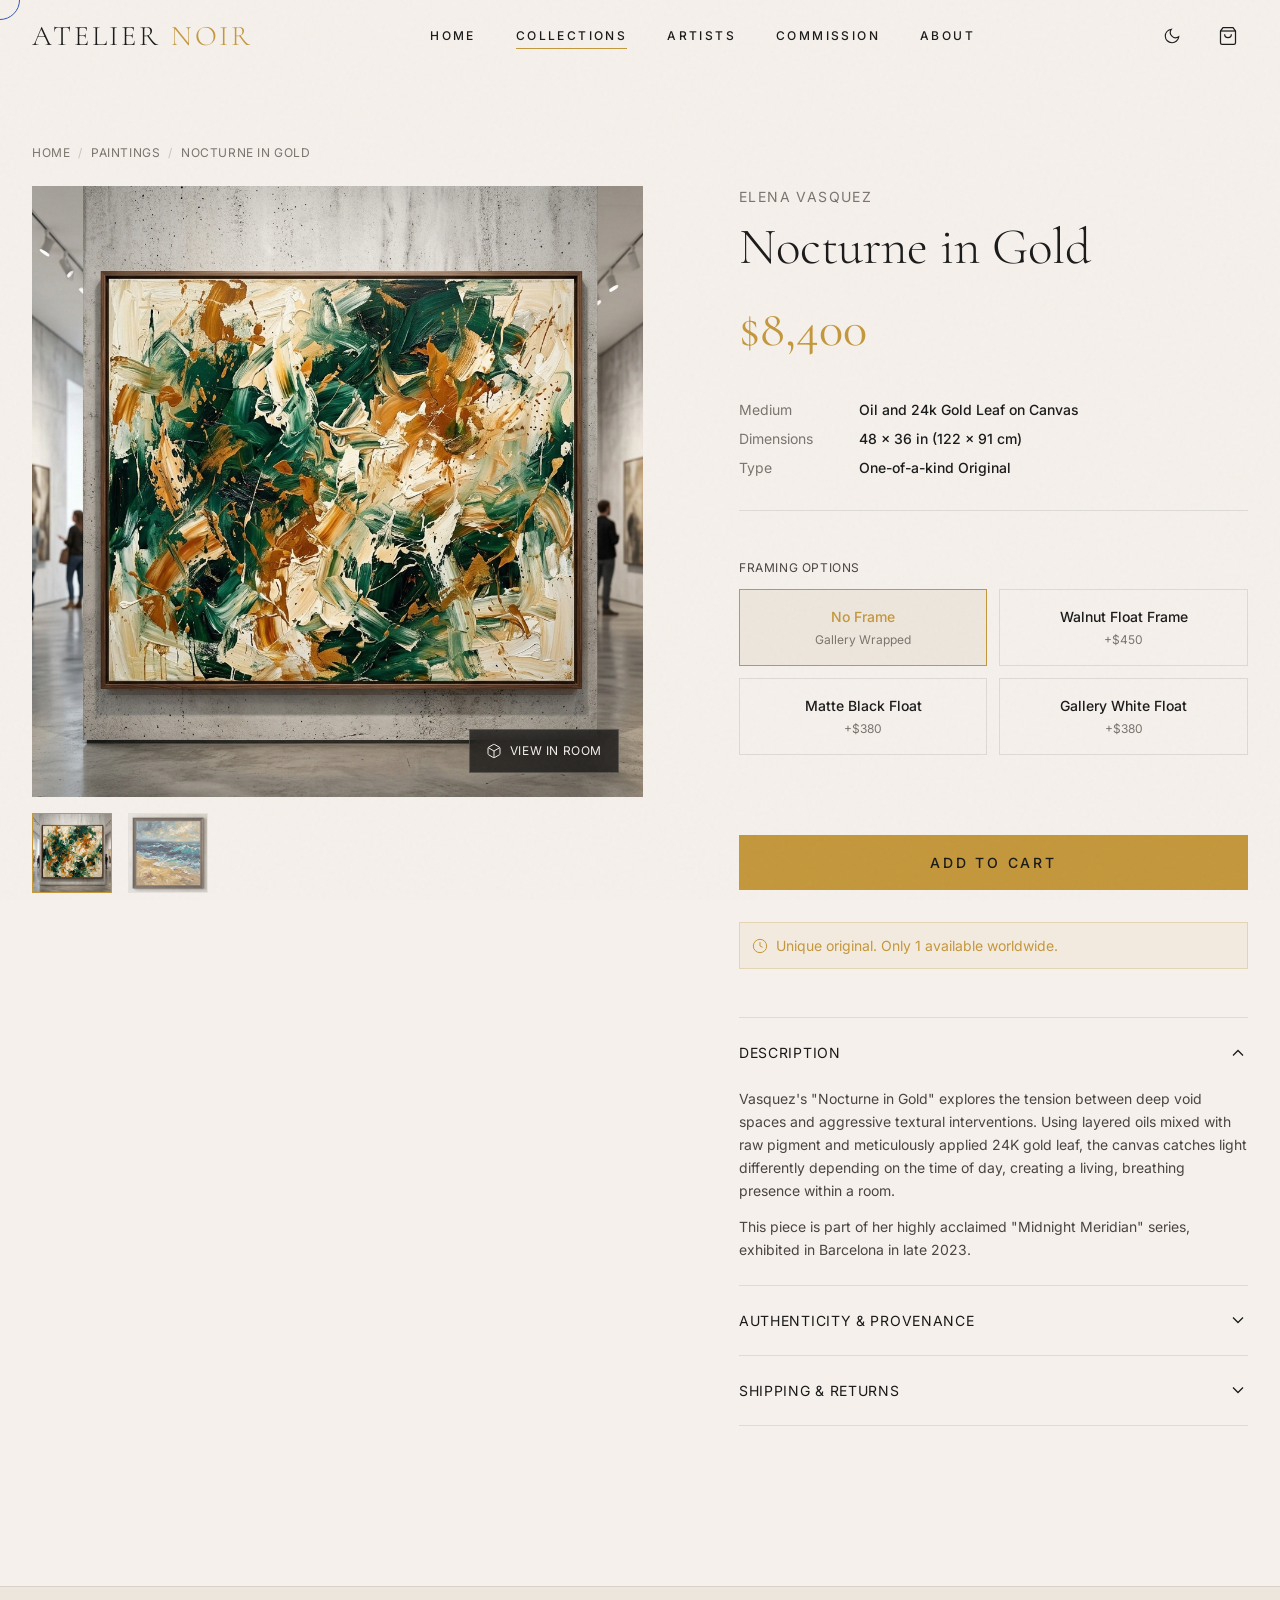
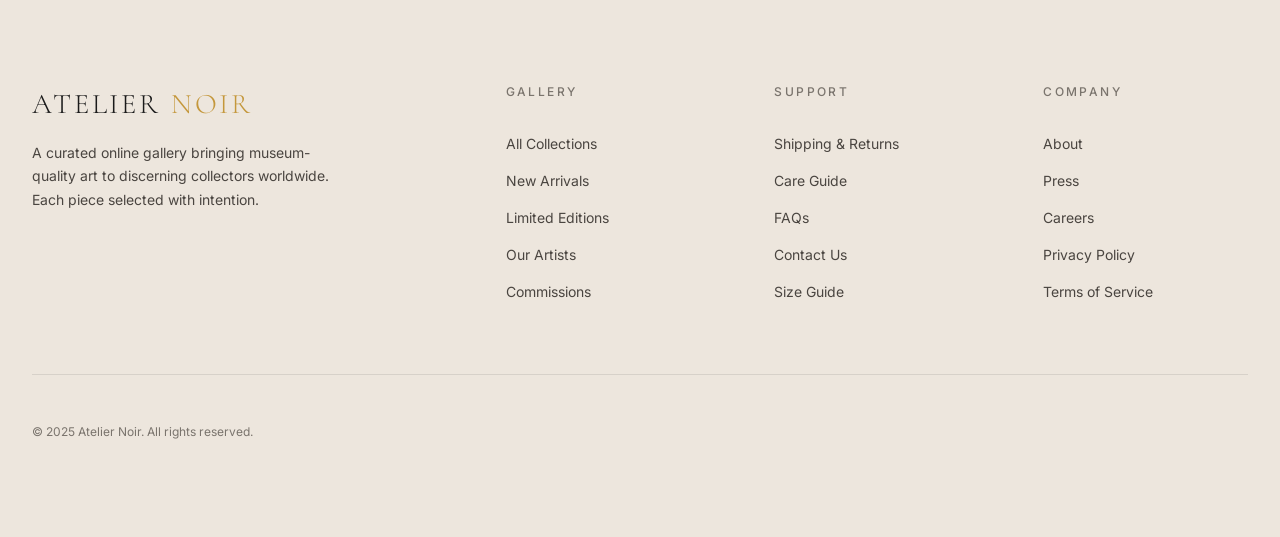
==== product.html @ 031fc1d9 "Initial commit for Atelier Noir" ====
<!DOCTYPE html>
<html lang="en" data-theme="light">
<head>
  <meta charset="UTF-8">
  <meta name="viewport" content="width=device-width, initial-scale=1.0">
  <meta name="description" content="View 'Nocturne in Gold' by Elena Vasquez at Atelier Noir.">
  <title>Nocturne in Gold — Elena Vasquez | Atelier Noir</title>

  <!-- Stylesheets -->
  <link rel="stylesheet" href="css/design-system.css">
  <link rel="stylesheet" href="css/animations.css">
  <link rel="stylesheet" href="css/components.css">
  <link rel="stylesheet" href="css/layout.css">
  <link rel="stylesheet" href="css/pages/product.css">

  <!-- Favicon -->
  <link rel="icon" type="image/svg+xml" href="data:image/svg+xml,%3Csvg xmlns='http://www.w3.org/2000/svg' viewBox='0 0 32 32'%3E%3Ctext y='28' font-size='28'%3E🎨%3C/text%3E%3C/svg%3E">
</head>
<body>
  <!-- Film Grain Overlay -->
  <div class="grain-overlay" aria-hidden="true"></div>

  <!-- Custom Cursor -->
  <div class="cursor-follower" aria-hidden="true"></div>

  <!-- Navigation -->
  <nav class="nav" id="main-nav" aria-label="Main navigation">
    <div class="nav__inner">
      <a href="index.html" class="nav__logo" id="nav-logo">
        Atelier <span>Noir</span>
      </a>
      
      <div class="nav__links" id="nav-links">
        <a href="index.html" class="nav__link" id="nav-home">Home</a>
        <a href="collection.html" class="nav__link nav__link--active" id="nav-collections">Collections</a>
        <a href="artists.html" class="nav__link" id="nav-artists">Artists</a>
        <a href="commission.html" class="nav__link" id="nav-commission">Commission</a>
        <a href="about.html" class="nav__link" id="nav-about">About</a>
      </div>

      <div class="nav__actions">
        <button class="theme-toggle" id="theme-toggle" aria-label="Toggle theme">
          <svg viewBox="0 0 24 24" fill="none" stroke="currentColor" stroke-width="1.5">
            <path d="M21 12.79A9 9 0 1 1 11.21 3 7 7 0 0 0 21 12.79z"/>
          </svg>
        </button>

        <a href="cart.html" class="btn--icon cart-count" aria-label="Shopping cart">
          <svg width="20" height="20" viewBox="0 0 24 24" fill="none" stroke="currentColor" stroke-width="1.5">
            <path d="M6 2L3 6v14a2 2 0 0 0 2 2h14a2 2 0 0 0 2-2V6l-3-4z"/>
            <line x1="3" y1="6" x2="21" y2="6"/>
            <path d="M16 10a4 4 0 0 1-8 0"/>
          </svg>
          <span class="cart-count__badge" style="display:none">0</span>
        </a>

        <button class="nav__hamburger" aria-label="Toggle menu" aria-expanded="false">
          <span></span>
          <span></span>
          <span></span>
        </button>
      </div>
    </div>
  </nav>

  <!-- Mobile Navigation Overlay -->
  <div class="mobile-nav" aria-label="Mobile navigation">
    <a href="index.html" class="mobile-nav__link">Home</a>
    <a href="collection.html" class="mobile-nav__link">Collections</a>
    <a href="artists.html" class="mobile-nav__link">Artists</a>
    <a href="commission.html" class="mobile-nav__link">Commission</a>
    <a href="about.html" class="mobile-nav__link">About</a>
    <a href="cart.html" class="mobile-nav__link">Cart</a>
  </div>

  <div class="page">
    <main class="page__main">
      <section class="product container reveal">
        
        <div class="breadcrumbs">
          <a href="index.html">Home</a>
          <span class="breadcrumbs__sep">/</span>
          <a href="collection.html">Paintings</a>
          <span class="breadcrumbs__sep">/</span>
          <span style="color: var(--color-text)">Nocturne in Gold</span>
        </div>

        <div class="product__grid">
          
          <!-- Image Gallery (Sticky Left) -->
          <div class="product__gallery">
            <div class="product__main-image" id="main-image-wrap">
              <img src="assets/artwork-abstract.png" alt="Nocturne in Gold by Elena Vasquez" loading="eager">
              <button class="btn-ar" id="ar-btn" aria-label="View in Room">
                <svg width="16" height="16" viewBox="0 0 24 24" fill="none" stroke="currentColor" stroke-width="1.5">
                  <path d="M21 16V8a2 2 0 0 0-1-1.73l-7-4a2 2 0 0 0-2 0l-7 4A2 2 0 0 0 3 8v8a2 2 0 0 0 1 1.73l7 4a2 2 0 0 0 2 0l7-4A2 2 0 0 0 21 16z"/>
                  <path d="M3.27 6.96L12 12.01l8.73-5.05"/>
                  <path d="M12 22.08V12"/>
                </svg>
                View in Room
              </button>
            </div>
            
            <div class="product__thumbnails">
              <div class="product__thumb active">
                <img src="assets/artwork-abstract.png" alt="Thumbnail 1">
              </div>
              <div class="product__thumb">
                <img src="assets/artwork-painting.png" alt="Thumbnail 2">
              </div>
              <!-- In a real site, these would be detail shots or different angles -->
            </div>
          </div>

          <!-- Product Details (Scrollable Right) -->
          <div class="product__info">
            <div class="product__artist">Elena Vasquez</div>
            <h1 class="product__title">Nocturne in Gold</h1>
            <div class="product__price" id="product-price" data-base-price="8400">$8,400</div>

            <div class="product__meta">
              <div class="product__meta-item">
                <span class="product__meta-label">Medium</span>
                <span class="product__meta-value">Oil and 24k Gold Leaf on Canvas</span>
              </div>
              <div class="product__meta-item">
                <span class="product__meta-label">Dimensions</span>
                <span class="product__meta-value">48 × 36 in (122 × 91 cm)</span>
              </div>
              <div class="product__meta-item">
                <span class="product__meta-label">Type</span>
                <span class="product__meta-value">One-of-a-kind Original</span>
              </div>
            </div>

            <!-- Customizer Options -->
            <div class="product__options">
              
              <!-- Framing Option (example of price-affecting radio group) -->
              <div class="option-group">
                <span class="option-group__label">Framing Options</span>
                <div class="selector-grid">
                  <div class="selector-item">
                    <input type="radio" name="frame" id="frame-none" value="none" data-price-add="0" checked>
                    <label for="frame-none">
                      <span class="selector-item__title">No Frame</span>
                      <span class="selector-item__desc">Gallery Wrapped</span>
                    </label>
                  </div>
                  <div class="selector-item">
                    <input type="radio" name="frame" id="frame-wood" value="wood" data-price-add="450">
                    <label for="frame-wood">
                      <span class="selector-item__title">Walnut Float Frame</span>
                      <span class="selector-item__desc">+$450</span>
                    </label>
                  </div>
                  <div class="selector-item">
                    <input type="radio" name="frame" id="frame-black" value="black" data-price-add="380">
                    <label for="frame-black">
                      <span class="selector-item__title">Matte Black Float</span>
                      <span class="selector-item__desc">+$380</span>
                    </label>
                  </div>
                  <div class="selector-item">
                    <input type="radio" name="frame" id="frame-white" value="white" data-price-add="380">
                    <label for="frame-white">
                      <span class="selector-item__title">Gallery White Float</span>
                      <span class="selector-item__desc">+$380</span>
                    </label>
                  </div>
                </div>
              </div>

            </div>

            <!-- Add to Cart -->
            <div class="product__actions">
              <button class="btn btn--primary btn--lg" id="add-to-cart">Add to Cart</button>
              
              <div class="urgency-badge">
                <svg width="16" height="16" viewBox="0 0 24 24" fill="none" stroke="currentColor" stroke-width="1.5">
                  <circle cx="12" cy="12" r="10"/>
                  <path d="M12 6v6l4 2"/>
                </svg>
                Unique original. Only 1 available worldwide.
              </div>
            </div>

            <!-- Accordions -->
            <div class="accordion">
              
              <div class="accordion__item">
                <button class="accordion__header" aria-expanded="true">
                  Description
                  <svg class="accordion__icon" width="20" height="20" viewBox="0 0 24 24" fill="none" stroke="currentColor" stroke-width="1.5">
                    <path d="M6 9l6 6 6-6"/>
                  </svg>
                </button>
                <div class="accordion__content" style="max-height: 500px;">
                  <div class="accordion__content-inner">
                    <p>Vasquez's "Nocturne in Gold" explores the tension between deep void spaces and aggressive textural interventions. Using layered oils mixed with raw pigment and meticulously applied 24K gold leaf, the canvas catches light differently depending on the time of day, creating a living, breathing presence within a room.</p>
                    <p style="margin-top: var(--space-3)">This piece is part of her highly acclaimed "Midnight Meridian" series, exhibited in Barcelona in late 2023.</p>
                  </div>
                </div>
              </div>

              <div class="accordion__item">
                <button class="accordion__header" aria-expanded="false">
                  Authenticity & Provenance
                  <svg class="accordion__icon" width="20" height="20" viewBox="0 0 24 24" fill="none" stroke="currentColor" stroke-width="1.5">
                    <path d="M6 9l6 6 6-6"/>
                  </svg>
                </button>
                <div class="accordion__content">
                  <div class="accordion__content-inner">
                    <p>All artwork shown is guaranteed to be authentic and arrives with formal documentation.</p>
                    <div class="cert-preview">
                      <div class="cert-preview__icon">📜</div>
                      <div class="cert-preview__text">
                        <strong>Includes Registered Certificate of Authenticity</strong><br>
                        Signed by the artist and embossed with the Atelier Noir seal.
                      </div>
                    </div>
                  </div>
                </div>
              </div>

              <div class="accordion__item">
                <button class="accordion__header" aria-expanded="false">
                  Shipping & Returns
                  <svg class="accordion__icon" width="20" height="20" viewBox="0 0 24 24" fill="none" stroke="currentColor" stroke-width="1.5">
                    <path d="M6 9l6 6 6-6"/>
                  </svg>
                </button>
                <div class="accordion__content">
                  <div class="accordion__content-inner">
                    <p><strong>Secure Art Shipping:</strong> Ships securely packed in a custom wooden crate within 5-7 business days via fine-art courier service. Fully insured during transit.</p>
                    <p style="margin-top: var(--space-3)"><strong>14-Day Review:</strong> We offer a 14-day return policy on all physical artworks to ensure it perfectly fits your space. Item must be returned in original condition and packaging.</p>
                  </div>
                </div>
              </div>

            </div>

          </div>
        </div>
      </section>
    </main>

    <!-- ===== FOOTER ===== -->
    <footer class="footer" id="main-footer">
      <div class="container">
        <div class="footer__grid">
          <div>
            <div class="footer__brand">Atelier <span>Noir</span></div>
            <p class="footer__desc">
              A curated online gallery bringing museum-quality art to discerning collectors worldwide. Each piece selected with intention.
            </p>
          </div>

          <div>
            <h4 class="footer__heading">Gallery</h4>
            <a href="collection.html" class="footer__link">All Collections</a>
            <a href="collection.html" class="footer__link">New Arrivals</a>
            <a href="collection.html" class="footer__link">Limited Editions</a>
            <a href="artists.html" class="footer__link">Our Artists</a>
            <a href="commission.html" class="footer__link">Commissions</a>
          </div>

          <div>
            <h4 class="footer__heading">Support</h4>
            <a href="#" class="footer__link">Shipping & Returns</a>
            <a href="#" class="footer__link">Care Guide</a>
            <a href="#" class="footer__link">FAQs</a>
            <a href="#" class="footer__link">Contact Us</a>
            <a href="#" class="footer__link">Size Guide</a>
          </div>

          <div>
            <h4 class="footer__heading">Company</h4>
            <a href="about.html" class="footer__link">About</a>
            <a href="#" class="footer__link">Press</a>
            <a href="#" class="footer__link">Careers</a>
            <a href="#" class="footer__link">Privacy Policy</a>
            <a href="#" class="footer__link">Terms of Service</a>
          </div>
        </div>

        <div class="footer__bottom">
          <p class="footer__copy">© 2025 Atelier Noir. All rights reserved.</p>
        </div>
      </div>
    </footer>
  </div>

  <!-- ===== AR MODAL ===== -->
  <div class="ar-modal" id="ar-modal" role="dialog" aria-modal="true" aria-label="View artwork in room">
    <div class="ar-modal__header">
      <span class="ar-modal__title">View in Room Simulation</span>
      <button class="ar-modal__close" id="ar-close">
        Close
        <svg width="16" height="16" viewBox="0 0 24 24" fill="none" stroke="currentColor" stroke-width="1.5">
          <line x1="18" y1="6" x2="6" y2="18"/>
          <line x1="6" y1="6" x2="18" y2="18"/>
        </svg>
      </button>
    </div>
    
    <div class="ar-modal__view">
      <img src="assets/room-mockup.png" alt="Minimalist room with blank wall over sofa" class="ar-modal__bg">
      <img src="assets/artwork-abstract.png" alt="Artwork preview" class="ar-modal__artwork" id="ar-artwork" style="width: 250px;">
    </div>
    
    <div class="ar-modal__controls">
      <div class="ar-control">
        <label for="ar-scale">Adjust Artwork Scale</label>
        <input type="range" id="ar-scale" min="0" max="100" value="30">
      </div>
    </div>
  </div>

  <!-- Scripts -->
  <script src="js/app.js"></script>
  <script src="js/product.js"></script>
</body>
</html>
---- css/design-system.css ----
/* ============================================
   ATELIER NOIR — Design System
   Premium Art Gallery Design Tokens
   ============================================ */

/* --- Google Fonts --- */
@import url('https://fonts.googleapis.com/css2?family=Cormorant+Garamond:ital,wght@0,300;0,400;0,500;0,600;0,700;1,300;1,400;1,500&family=Inter:wght@300;400;500;600&display=swap');

/* --- CSS Reset --- */
*, *::before, *::after {
  box-sizing: border-box;
  margin: 0;
  padding: 0;
}

html {
  scroll-behavior: smooth;
  -webkit-font-smoothing: antialiased;
  -moz-osx-font-smoothing: grayscale;
  text-rendering: optimizeLegibility;
}

img, picture, video, canvas, svg {
  display: block;
  max-width: 100%;
}

input, button, textarea, select {
  font: inherit;
  color: inherit;
}

button {
  cursor: pointer;
  border: none;
  background: none;
}

a {
  color: inherit;
  text-decoration: none;
}

ul, ol {
  list-style: none;
}

/* --- Design Tokens: Light Mode (Default) --- */
:root {
  /* Color Palette */
  --color-bg-primary: #F5F0EB;
  --color-bg-secondary: #EDE6DD;
  --color-bg-tertiary: #E4DCD2;
  --color-bg-elevated: #FFFFFF;
  --color-bg-overlay: rgba(245, 240, 235, 0.92);

  --color-text-primary: #1A1A1A;
  --color-text-secondary: #4A4540;
  --color-text-tertiary: #7A746D;
  --color-text-inverse: #F5F0EB;

  --color-accent: #C4973B;
  --color-accent-hover: #B38830;
  --color-accent-light: rgba(196, 151, 59, 0.12);
  --color-accent-text: #1A1A1A;

  --color-border: rgba(26, 26, 26, 0.1);
  --color-border-strong: rgba(26, 26, 26, 0.2);
  --color-border-accent: rgba(196, 151, 59, 0.3);

  --color-success: #2D6A4F;
  --color-error: #9B2C2C;
  --color-warning: #C4973B;

  /* Shadows */
  --shadow-sm: 0 1px 3px rgba(26, 26, 26, 0.06);
  --shadow-md: 0 4px 12px rgba(26, 26, 26, 0.08);
  --shadow-lg: 0 12px 40px rgba(26, 26, 26, 0.12);
  --shadow-xl: 0 24px 64px rgba(26, 26, 26, 0.16);
  --shadow-artwork: 0 8px 32px rgba(26, 26, 26, 0.2);

  /* Typography */
  --font-display: 'Cormorant Garamond', 'Georgia', serif;
  --font-body: 'Inter', -apple-system, sans-serif;

  /* Type Scale (Perfect Fourth — 1.333) */
  --text-xs: 0.75rem;      /* 12px */
  --text-sm: 0.875rem;     /* 14px */
  --text-base: 1rem;       /* 16px */
  --text-md: 1.125rem;     /* 18px */
  --text-lg: 1.333rem;     /* ~21px */
  --text-xl: 1.777rem;     /* ~28px */
  --text-2xl: 2.369rem;    /* ~38px */
  --text-3xl: 3.157rem;    /* ~50px */
  --text-4xl: 4.209rem;    /* ~67px */
  --text-5xl: 5.61rem;     /* ~90px */
  --text-hero: 7.478rem;   /* ~120px */

  /* Font Weights */
  --weight-light: 300;
  --weight-regular: 400;
  --weight-medium: 500;
  --weight-semibold: 600;
  --weight-bold: 700;

  /* Line Heights */
  --leading-tight: 1.1;
  --leading-snug: 1.25;
  --leading-normal: 1.5;
  --leading-relaxed: 1.65;

  /* Letter Spacing */
  --tracking-tight: -0.02em;
  --tracking-normal: 0;
  --tracking-wide: 0.05em;
  --tracking-wider: 0.1em;
  --tracking-widest: 0.2em;

  /* Spacing (8-point grid) */
  --space-1: 0.25rem;   /* 4px */
  --space-2: 0.5rem;    /* 8px */
  --space-3: 0.75rem;   /* 12px */
  --space-4: 1rem;      /* 16px */
  --space-5: 1.5rem;    /* 24px */
  --space-6: 2rem;      /* 32px */
  --space-7: 2.5rem;    /* 40px */
  --space-8: 3rem;      /* 48px */
  --space-9: 4rem;      /* 64px */
  --space-10: 5rem;     /* 80px */
  --space-11: 6rem;     /* 96px */
  --space-12: 8rem;     /* 128px */
  --space-section: 10rem;  /* 160px */

  /* Border Radius — Sharp luxury */
  --radius-none: 0;
  --radius-sm: 1px;
  --radius-md: 2px;
  --radius-lg: 3px;

  /* Transitions */
  --ease-out: cubic-bezier(0.16, 1, 0.3, 1);
  --ease-in-out: cubic-bezier(0.65, 0, 0.35, 1);
  --ease-spring: cubic-bezier(0.34, 1.56, 0.64, 1);

  --duration-fast: 150ms;
  --duration-normal: 300ms;
  --duration-slow: 600ms;
  --duration-reveal: 900ms;
  --duration-cinematic: 1200ms;

  /* Z-index Scale */
  --z-below: -1;
  --z-base: 0;
  --z-above: 10;
  --z-sticky: 100;
  --z-nav: 200;
  --z-overlay: 500;
  --z-modal: 1000;
  --z-toast: 1500;

  /* Layout */
  --max-width: 1440px;
  --max-content: 1200px;
  --max-text: 680px;
  --nav-height: 72px;
  --nav-height-scrolled: 56px;
}

/* --- Dark Mode Tokens --- */
[data-theme="dark"] {
  --color-bg-primary: #0A0A0A;
  --color-bg-secondary: #141414;
  --color-bg-tertiary: #1E1E1E;
  --color-bg-elevated: #1A1A1A;
  --color-bg-overlay: rgba(10, 10, 10, 0.92);

  --color-text-primary: #E8E3DD;
  --color-text-secondary: #B0A99F;
  --color-text-tertiary: #7A746D;
  --color-text-inverse: #0A0A0A;

  --color-accent: #D4A74A;
  --color-accent-hover: #E0B85E;
  --color-accent-light: rgba(212, 167, 74, 0.12);
  --color-accent-text: #0A0A0A;

  --color-border: rgba(232, 227, 221, 0.08);
  --color-border-strong: rgba(232, 227, 221, 0.15);
  --color-border-accent: rgba(212, 167, 74, 0.25);

  --shadow-sm: 0 1px 3px rgba(0, 0, 0, 0.3);
  --shadow-md: 0 4px 12px rgba(0, 0, 0, 0.4);
  --shadow-lg: 0 12px 40px rgba(0, 0, 0, 0.5);
  --shadow-xl: 0 24px 64px rgba(0, 0, 0, 0.6);
  --shadow-artwork: 0 8px 32px rgba(0, 0, 0, 0.5);
}

/* --- Base Styles --- */
body {
  font-family: var(--font-body);
  font-size: var(--text-base);
  font-weight: var(--weight-regular);
  line-height: var(--leading-normal);
  color: var(--color-text-primary);
  background-color: var(--color-bg-primary);
  transition: background-color var(--duration-slow) var(--ease-out),
              color var(--duration-slow) var(--ease-out);
  overflow-x: hidden;
}

/* --- Typography Classes --- */
.display-hero {
  font-family: var(--font-display);
  font-size: var(--text-hero);
  font-weight: var(--weight-light);
  line-height: var(--leading-tight);
  letter-spacing: var(--tracking-tight);
}

.display-1 {
  font-family: var(--font-display);
  font-size: var(--text-5xl);
  font-weight: var(--weight-light);
  line-height: var(--leading-tight);
  letter-spacing: var(--tracking-tight);
}

.display-2 {
  font-family: var(--font-display);
  font-size: var(--text-4xl);
  font-weight: var(--weight-light);
  line-height: var(--leading-tight);
  letter-spacing: var(--tracking-tight);
}

.heading-1 {
  font-family: var(--font-display);
  font-size: var(--text-3xl);
  font-weight: var(--weight-regular);
  line-height: var(--leading-snug);
}

.heading-2 {
  font-family: var(--font-display);
  font-size: var(--text-2xl);
  font-weight: var(--weight-regular);
  line-height: var(--leading-snug);
}

.heading-3 {
  font-family: var(--font-display);
  font-size: var(--text-xl);
  font-weight: var(--weight-medium);
  line-height: var(--leading-snug);
}

.body-lg {
  font-size: var(--text-md);
  line-height: var(--leading-relaxed);
}

.body-sm {
  font-size: var(--text-sm);
  line-height: var(--leading-normal);
}

.label {
  font-family: var(--font-body);
  font-size: var(--text-xs);
  font-weight: var(--weight-medium);
  letter-spacing: var(--tracking-widest);
  text-transform: uppercase;
}

.label-md {
  font-family: var(--font-body);
  font-size: var(--text-sm);
  font-weight: var(--weight-medium);
  letter-spacing: var(--tracking-wider);
  text-transform: uppercase;
}

/* --- Utility Classes --- */
.container {
  width: 100%;
  max-width: var(--max-width);
  margin-inline: auto;
  padding-inline: var(--space-6);
}

.container--narrow {
  max-width: var(--max-content);
}

.container--text {
  max-width: var(--max-text);
}

.text-accent { color: var(--color-accent); }
.text-secondary { color: var(--color-text-secondary); }
.text-tertiary { color: var(--color-text-tertiary); }

.sr-only {
  position: absolute;
  width: 1px;
  height: 1px;
  padding: 0;
  margin: -1px;
  overflow: hidden;
  clip: rect(0, 0, 0, 0);
  white-space: nowrap;
  border: 0;
}

/* --- Reduced Motion --- */
@media (prefers-reduced-motion: reduce) {
  *, *::before, *::after {
    animation-duration: 0.01ms !important;
    animation-iteration-count: 1 !important;
    transition-duration: 0.01ms !important;
    scroll-behavior: auto !important;
  }
}

/* --- Focus Visible --- */
:focus-visible {
  outline: 2px solid var(--color-accent);
  outline-offset: 2px;
}

/* --- Selection --- */
::selection {
  background: var(--color-accent);
  color: var(--color-accent-text);
}
---- css/animations.css ----
/* ============================================
   ATELIER NOIR — Animations
   ============================================ */

/* --- Scroll Reveal Base --- */
.reveal {
  opacity: 0;
  transform: translateY(40px);
  transition: opacity var(--duration-reveal) var(--ease-out),
              transform var(--duration-reveal) var(--ease-out);
}

.reveal.visible {
  opacity: 1;
  transform: translateY(0);
}

.reveal--left {
  opacity: 0;
  transform: translateX(-60px);
}

.reveal--left.visible {
  opacity: 1;
  transform: translateX(0);
}

.reveal--right {
  opacity: 0;
  transform: translateX(60px);
}

.reveal--right.visible {
  opacity: 1;
  transform: translateX(0);
}

.reveal--scale {
  opacity: 0;
  transform: scale(0.92);
}

.reveal--scale.visible {
  opacity: 1;
  transform: scale(1);
}

/* Stagger children */
.reveal-stagger > * {
  opacity: 0;
  transform: translateY(32px);
  transition: opacity var(--duration-reveal) var(--ease-out),
              transform var(--duration-reveal) var(--ease-out);
}

.reveal-stagger.visible > *:nth-child(1) { transition-delay: 0ms; opacity: 1; transform: translateY(0); }
.reveal-stagger.visible > *:nth-child(2) { transition-delay: 100ms; opacity: 1; transform: translateY(0); }
.reveal-stagger.visible > *:nth-child(3) { transition-delay: 200ms; opacity: 1; transform: translateY(0); }
.reveal-stagger.visible > *:nth-child(4) { transition-delay: 300ms; opacity: 1; transform: translateY(0); }
.reveal-stagger.visible > *:nth-child(5) { transition-delay: 400ms; opacity: 1; transform: translateY(0); }
.reveal-stagger.visible > *:nth-child(6) { transition-delay: 500ms; opacity: 1; transform: translateY(0); }
.reveal-stagger.visible > *:nth-child(7) { transition-delay: 600ms; opacity: 1; transform: translateY(0); }
.reveal-stagger.visible > *:nth-child(8) { transition-delay: 700ms; opacity: 1; transform: translateY(0); }

/* --- Keyframe Animations --- */
@keyframes fadeIn {
  from { opacity: 0; }
  to { opacity: 1; }
}

@keyframes fadeInUp {
  from {
    opacity: 0;
    transform: translateY(40px);
  }
  to {
    opacity: 1;
    transform: translateY(0);
  }
}

@keyframes fadeInDown {
  from {
    opacity: 0;
    transform: translateY(-20px);
  }
  to {
    opacity: 1;
    transform: translateY(0);
  }
}

@keyframes slideInLeft {
  from {
    opacity: 0;
    transform: translateX(-60px);
  }
  to {
    opacity: 1;
    transform: translateX(0);
  }
}

@keyframes slideInRight {
  from {
    opacity: 0;
    transform: translateX(60px);
  }
  to {
    opacity: 1;
    transform: translateX(0);
  }
}

@keyframes scaleIn {
  from {
    opacity: 0;
    transform: scale(0.9);
  }
  to {
    opacity: 1;
    transform: scale(1);
  }
}

@keyframes breathe {
  0%, 100% {
    transform: translateY(0);
    opacity: 1;
  }
  50% {
    transform: translateY(8px);
    opacity: 0.6;
  }
}

@keyframes shimmer {
  0% {
    background-position: -200% center;
  }
  100% {
    background-position: 200% center;
  }
}

@keyframes grain {
  0%, 100% { transform: translate(0, 0); }
  10% { transform: translate(-5%, -10%); }
  20% { transform: translate(-15%, 5%); }
  30% { transform: translate(7%, -25%); }
  40% { transform: translate(-5%, 25%); }
  50% { transform: translate(-15%, 10%); }
  60% { transform: translate(15%, 0%); }
  70% { transform: translate(0%, 15%); }
  80% { transform: translate(3%, 35%); }
  90% { transform: translate(-10%, 10%); }
}

@keyframes parallaxFloat {
  0%, 100% { transform: translateY(0); }
  50% { transform: translateY(-12px); }
}

@keyframes borderDraw {
  from { width: 0; }
  to { width: 48px; }
}

@keyframes heroTitleReveal {
  from {
    opacity: 0;
    transform: translateY(60px);
    filter: blur(8px);
  }
  to {
    opacity: 1;
    transform: translateY(0);
    filter: blur(0);
  }
}

@keyframes heroSubReveal {
  from {
    opacity: 0;
    transform: translateY(30px);
  }
  to {
    opacity: 1;
    transform: translateY(0);
  }
}

@keyframes imageReveal {
  from {
    clip-path: inset(0 0 100% 0);
  }
  to {
    clip-path: inset(0 0 0% 0);
  }
}

@keyframes slowZoom {
  from { transform: scale(1); }
  to { transform: scale(1.08); }
}

@keyframes lineExpand {
  from { transform: scaleX(0); }
  to { transform: scaleX(1); }
}

/* --- Utility Animation Classes --- */
.animate-fade-in {
  animation: fadeIn var(--duration-reveal) var(--ease-out) forwards;
}

.animate-fade-in-up {
  animation: fadeInUp var(--duration-reveal) var(--ease-out) forwards;
}

.animate-breathe {
  animation: breathe 3s ease-in-out infinite;
}

.animate-slow-zoom {
  animation: slowZoom 20s ease-in-out infinite alternate;
}

.animate-shimmer {
  background: linear-gradient(
    90deg,
    transparent 0%,
    var(--color-accent-light) 50%,
    transparent 100%
  );
  background-size: 200% 100%;
  animation: shimmer 3s ease-in-out infinite;
}

/* --- Page Transition --- */
.page-transition {
  position: fixed;
  inset: 0;
  z-index: 9999;
  background: var(--color-bg-primary);
  transform: scaleY(0);
  transform-origin: bottom;
  transition: transform var(--duration-slow) var(--ease-out);
}

.page-transition.active {
  transform: scaleY(1);
  transform-origin: top;
}

/* --- Film Grain Overlay --- */
.grain-overlay {
  position: fixed;
  inset: 0;
  z-index: 9998;
  pointer-events: none;
  opacity: 0.03;
  background-image: url("data:image/svg+xml,%3Csvg viewBox='0 0 256 256' xmlns='http://www.w3.org/2000/svg'%3E%3Cfilter id='noise'%3E%3CfeTurbulence type='fractalNoise' baseFrequency='0.9' numOctaves='4' stitchTiles='stitch'/%3E%3C/filter%3E%3Crect width='100%25' height='100%25' filter='url(%23noise)'/%3E%3C/svg%3E");
  background-repeat: repeat;
  animation: grain 8s steps(10) infinite;
}

[data-theme="dark"] .grain-overlay {
  opacity: 0.04;
}

/* --- Parallax Container --- */
.parallax-container {
  overflow: hidden;
  position: relative;
}

.parallax-image {
  will-change: transform;
  transition: transform 0.1s linear;
}

/* --- Image Reveal on Scroll --- */
.image-reveal {
  overflow: hidden;
}

.image-reveal img {
  transform: scale(1.15);
  transition: transform var(--duration-cinematic) var(--ease-out);
}

.image-reveal.visible img {
  transform: scale(1);
}

/* --- Cursor Follower --- */
.cursor-follower {
  position: fixed;
  width: 40px;
  height: 40px;
  border: 1px solid var(--color-accent);
  border-radius: 50%;
  pointer-events: none;
  z-index: var(--z-toast);
  transform: translate(-50%, -50%);
  transition: width 0.3s, height 0.3s, border-color 0.3s;
  mix-blend-mode: difference;
  display: none;
}

@media (pointer: fine) {
  .cursor-follower {
    display: block;
  }
}

.cursor-follower.hovering {
  width: 64px;
  height: 64px;
  border-color: var(--color-accent);
}
---- css/components.css ----
/* ============================================
   ATELIER NOIR — Component Styles
   ============================================ */

/* --- Buttons --- */
.btn {
  display: inline-flex;
  align-items: center;
  justify-content: center;
  gap: var(--space-2);
  padding: var(--space-3) var(--space-6);
  font-family: var(--font-body);
  font-size: var(--text-xs);
  font-weight: var(--weight-medium);
  letter-spacing: var(--tracking-widest);
  text-transform: uppercase;
  border: 1px solid transparent;
  border-radius: var(--radius-none);
  cursor: pointer;
  transition: all var(--duration-normal) var(--ease-out);
  position: relative;
  overflow: hidden;
  white-space: nowrap;
}

.btn::after {
  content: '';
  position: absolute;
  inset: 0;
  background: currentColor;
  opacity: 0;
  transition: opacity var(--duration-normal) var(--ease-out);
}

.btn:hover::after {
  opacity: 0.06;
}

.btn--primary {
  background: var(--color-accent);
  color: var(--color-accent-text);
  border-color: var(--color-accent);
}

.btn--primary:hover {
  background: var(--color-accent-hover);
  border-color: var(--color-accent-hover);
  transform: translateY(-1px);
}

.btn--secondary {
  background: transparent;
  color: var(--color-text-primary);
  border-color: var(--color-text-primary);
}

.btn--secondary:hover {
  background: var(--color-text-primary);
  color: var(--color-text-inverse);
  transform: translateY(-1px);
}

.btn--ghost {
  background: transparent;
  color: var(--color-text-primary);
  border-color: transparent;
  padding-inline: var(--space-4);
}

.btn--ghost:hover {
  color: var(--color-accent);
}

.btn--lg {
  padding: var(--space-4) var(--space-8);
  font-size: var(--text-sm);
}

.btn--sm {
  padding: var(--space-2) var(--space-4);
  font-size: 0.65rem;
}

.btn--icon {
  width: 40px;
  height: 40px;
  padding: 0;
  border: none;
  display: inline-flex;
  align-items: center;
  justify-content: center;
}

.btn--icon:hover {
  color: var(--color-accent);
}

/* --- Badges --- */
.badge {
  display: inline-flex;
  align-items: center;
  padding: var(--space-1) var(--space-3);
  font-size: var(--text-xs);
  font-weight: var(--weight-medium);
  letter-spacing: var(--tracking-wider);
  text-transform: uppercase;
  border-radius: var(--radius-sm);
}

.badge--limited {
  background: var(--color-accent-light);
  color: var(--color-accent);
  border: 1px solid var(--color-border-accent);
}

.badge--sold {
  background: rgba(155, 44, 44, 0.1);
  color: var(--color-error);
  border: 1px solid rgba(155, 44, 44, 0.2);
}

.badge--original {
  background: rgba(45, 106, 79, 0.1);
  color: var(--color-success);
  border: 1px solid rgba(45, 106, 79, 0.2);
}

/* --- Artwork Card --- */
.artwork-card {
  position: relative;
  cursor: pointer;
  overflow: hidden;
}

.artwork-card__image-wrap {
  position: relative;
  overflow: hidden;
  background: var(--color-bg-tertiary);
}

.artwork-card__image {
  width: 100%;
  height: 100%;
  object-fit: cover;
  transition: transform var(--duration-reveal) var(--ease-out);
}

.artwork-card:hover .artwork-card__image {
  transform: scale(1.04);
}

.artwork-card__overlay {
  position: absolute;
  inset: 0;
  background: linear-gradient(
    to top,
    rgba(10, 10, 10, 0.7) 0%,
    rgba(10, 10, 10, 0) 50%
  );
  opacity: 0;
  transition: opacity var(--duration-slow) var(--ease-out);
  display: flex;
  align-items: flex-end;
  padding: var(--space-5);
}

.artwork-card:hover .artwork-card__overlay {
  opacity: 1;
}

.artwork-card__info {
  padding-top: var(--space-4);
}

.artwork-card__title {
  font-family: var(--font-display);
  font-size: var(--text-lg);
  font-weight: var(--weight-medium);
  margin-bottom: var(--space-1);
}

.artwork-card__artist {
  font-size: var(--text-sm);
  color: var(--color-text-secondary);
  margin-bottom: var(--space-2);
}

.artwork-card__price {
  font-family: var(--font-display);
  font-size: var(--text-lg);
  color: var(--color-accent);
  font-weight: var(--weight-semibold);
}

.artwork-card__badge {
  position: absolute;
  top: var(--space-4);
  left: var(--space-4);
  z-index: var(--z-above);
}

.artwork-card__quick-view {
  position: absolute;
  top: var(--space-4);
  right: var(--space-4);
  z-index: var(--z-above);
  opacity: 0;
  transform: translateY(8px);
  transition: all var(--duration-normal) var(--ease-out);
}

.artwork-card:hover .artwork-card__quick-view {
  opacity: 1;
  transform: translateY(0);
}

/* --- Navigation --- */
.nav {
  position: fixed;
  top: 0;
  left: 0;
  right: 0;
  z-index: var(--z-nav);
  height: var(--nav-height);
  display: flex;
  align-items: center;
  padding-inline: var(--space-6);
  transition: all var(--duration-slow) var(--ease-out);
}

.nav--transparent {
  background: linear-gradient(to bottom, rgba(10, 10, 10, 0.6) 0%, transparent 100%);
  color: #F5F0EB;
}

.nav--transparent a.nav__logo,
.nav--transparent .nav__link {
  color: #F5F0EB;
}

.nav--transparent .theme-toggle,
.nav--transparent .btn--icon {
  color: #F5F0EB;
}

.nav--transparent .theme-toggle:hover,
.nav--transparent .btn--icon:hover {
  color: var(--color-accent);
}

.nav--transparent .nav__hamburger span {
  background: #F5F0EB;
}

.nav--scrolled {
  background: var(--color-bg-overlay);
  backdrop-filter: blur(12px);
  -webkit-backdrop-filter: blur(12px);
  height: var(--nav-height-scrolled);
  border-bottom: 1px solid var(--color-border);
}

.nav__inner {
  display: flex;
  align-items: center;
  justify-content: space-between;
  width: 100%;
  max-width: var(--max-width);
  margin-inline: auto;
}

.nav__logo {
  font-family: var(--font-display);
  font-size: var(--text-xl);
  font-weight: var(--weight-light);
  letter-spacing: var(--tracking-wider);
  text-transform: uppercase;
}

.nav__logo span {
  color: var(--color-accent);
}

.nav__links {
  display: flex;
  align-items: center;
  gap: var(--space-7);
}

.nav__link {
  font-size: var(--text-xs);
  font-weight: var(--weight-medium);
  letter-spacing: var(--tracking-widest);
  text-transform: uppercase;
  position: relative;
  padding-block: var(--space-1);
  transition: color var(--duration-normal) var(--ease-out);
}

.nav__link::after {
  content: '';
  position: absolute;
  bottom: 0;
  left: 0;
  width: 0;
  height: 1px;
  background: var(--color-accent);
  transition: width var(--duration-normal) var(--ease-out);
}

.nav__link:hover {
  color: var(--color-accent);
}

.nav__link:hover::after,
.nav__link--active::after {
  width: 100%;
}

.nav__actions {
  display: flex;
  align-items: center;
  gap: var(--space-4);
}

.nav__hamburger {
  display: none;
  flex-direction: column;
  gap: 5px;
  width: 24px;
  cursor: pointer;
  background: none;
  border: none;
  padding: var(--space-2);
}

.nav__hamburger span {
  display: block;
  width: 100%;
  height: 1.5px;
  background: var(--color-text-primary);
  transition: all var(--duration-normal) var(--ease-out);
  transform-origin: center;
}

.nav__hamburger.active span:nth-child(1) {
  transform: rotate(45deg) translate(4px, 4px);
}

.nav__hamburger.active span:nth-child(2) {
  opacity: 0;
}

.nav__hamburger.active span:nth-child(3) {
  transform: rotate(-45deg) translate(4px, -4px);
}

/* Mobile Nav Overlay */
.mobile-nav {
  position: fixed;
  inset: 0;
  z-index: calc(var(--z-nav) - 1);
  background: var(--color-bg-primary);
  display: flex;
  flex-direction: column;
  align-items: center;
  justify-content: center;
  gap: var(--space-7);
  opacity: 0;
  visibility: hidden;
  transition: all var(--duration-slow) var(--ease-out);
}

.mobile-nav.active {
  opacity: 1;
  visibility: visible;
}

.mobile-nav__link {
  font-family: var(--font-display);
  font-size: var(--text-3xl);
  font-weight: var(--weight-light);
  opacity: 0;
  transform: translateY(24px);
  transition: all var(--duration-slow) var(--ease-out);
}

.mobile-nav.active .mobile-nav__link {
  opacity: 1;
  transform: translateY(0);
}

.mobile-nav.active .mobile-nav__link:nth-child(1) { transition-delay: 100ms; }
.mobile-nav.active .mobile-nav__link:nth-child(2) { transition-delay: 150ms; }
.mobile-nav.active .mobile-nav__link:nth-child(3) { transition-delay: 200ms; }
.mobile-nav.active .mobile-nav__link:nth-child(4) { transition-delay: 250ms; }
.mobile-nav.active .mobile-nav__link:nth-child(5) { transition-delay: 300ms; }
.mobile-nav.active .mobile-nav__link:nth-child(6) { transition-delay: 350ms; }

/* --- Theme Toggle --- */
.theme-toggle {
  width: 40px;
  height: 40px;
  display: flex;
  align-items: center;
  justify-content: center;
  border: none;
  border-radius: var(--radius-none);
  cursor: pointer;
  background: transparent;
  color: var(--color-text-primary);
  transition: all var(--duration-normal) var(--ease-out);
}

.theme-toggle:hover {
  color: var(--color-accent);
}

.theme-toggle svg {
  width: 18px;
  height: 18px;
  transition: transform var(--duration-normal) var(--ease-spring);
}

.theme-toggle:hover svg {
  transform: rotate(15deg);
}

/* --- Divider --- */
.divider {
  width: 48px;
  height: 1px;
  background: var(--color-accent);
}

.divider--wide {
  width: 100%;
  background: var(--color-border);
}

.divider--center {
  margin-inline: auto;
}

/* --- Section Label --- */
.section-label {
  display: flex;
  align-items: center;
  gap: var(--space-4);
  margin-bottom: var(--space-8);
}

.section-label__text {
  font-family: var(--font-body);
  font-size: var(--text-xs);
  font-weight: var(--weight-medium);
  letter-spacing: var(--tracking-widest);
  text-transform: uppercase;
  color: var(--color-text-tertiary);
}

.section-label__line {
  flex: 1;
  height: 1px;
  background: var(--color-border);
}

/* --- Newsletter Form --- */
.newsletter-form {
  display: flex;
  border: 1px solid var(--color-border-strong);
}

.newsletter-form__input {
  flex: 1;
  padding: var(--space-4) var(--space-5);
  background: transparent;
  border: none;
  font-size: var(--text-sm);
  color: var(--color-text-primary);
}

.newsletter-form__input::placeholder {
  color: var(--color-text-tertiary);
  letter-spacing: var(--tracking-wide);
}

.newsletter-form__input:focus {
  outline: none;
}

.newsletter-form__btn {
  padding: var(--space-4) var(--space-6);
  background: var(--color-accent);
  color: var(--color-accent-text);
  font-size: var(--text-xs);
  font-weight: var(--weight-medium);
  letter-spacing: var(--tracking-widest);
  text-transform: uppercase;
  border: none;
  cursor: pointer;
  transition: background var(--duration-normal) var(--ease-out);
}

.newsletter-form__btn:hover {
  background: var(--color-accent-hover);
}

/* --- Footer --- */
.footer {
  background: var(--color-bg-secondary);
  border-top: 1px solid var(--color-border);
  padding-block: var(--space-11);
}

.footer__grid {
  display: grid;
  grid-template-columns: 2fr 1fr 1fr 1fr;
  gap: var(--space-9);
  margin-bottom: var(--space-9);
}

.footer__brand {
  font-family: var(--font-display);
  font-size: var(--text-xl);
  font-weight: var(--weight-light);
  letter-spacing: var(--tracking-wider);
  text-transform: uppercase;
  margin-bottom: var(--space-4);
}

.footer__brand span {
  color: var(--color-accent);
}

.footer__desc {
  font-size: var(--text-sm);
  color: var(--color-text-secondary);
  line-height: var(--leading-relaxed);
  max-width: 320px;
}

.footer__heading {
  font-family: var(--font-body);
  font-size: var(--text-xs);
  font-weight: var(--weight-medium);
  letter-spacing: var(--tracking-widest);
  text-transform: uppercase;
  color: var(--color-text-tertiary);
  margin-bottom: var(--space-5);
}

.footer__link {
  display: block;
  font-size: var(--text-sm);
  color: var(--color-text-secondary);
  padding-block: var(--space-2);
  transition: color var(--duration-fast) var(--ease-out);
}

.footer__link:hover {
  color: var(--color-accent);
}

.footer__bottom {
  display: flex;
  align-items: center;
  justify-content: space-between;
  padding-top: var(--space-8);
  border-top: 1px solid var(--color-border);
}

.footer__copy {
  font-size: var(--text-xs);
  color: var(--color-text-tertiary);
}

.footer__socials {
  display: flex;
  gap: var(--space-4);
}

.footer__social {
  width: 36px;
  height: 36px;
  display: flex;
  align-items: center;
  justify-content: center;
  border: 1px solid var(--color-border);
  color: var(--color-text-secondary);
  transition: all var(--duration-normal) var(--ease-out);
}

.footer__social:hover {
  border-color: var(--color-accent);
  color: var(--color-accent);
}

.footer__social svg {
  width: 16px;
  height: 16px;
}

/* --- Price Display --- */
.price {
  font-family: var(--font-display);
  font-weight: var(--weight-semibold);
}

.price--lg {
  font-size: var(--text-2xl);
  color: var(--color-accent);
}

.price--sm {
  font-size: var(--text-lg);
}

/* --- Cart Count --- */
.cart-count {
  position: relative;
}

.cart-count__badge {
  position: absolute;
  top: -6px;
  right: -6px;
  width: 16px;
  height: 16px;
  background: var(--color-accent);
  color: var(--color-accent-text);
  font-size: 9px;
  font-weight: var(--weight-semibold);
  display: flex;
  align-items: center;
  justify-content: center;
  border-radius: 50%;
}

/* --- Responsive --- */
@media (max-width: 1024px) {
  .footer__grid {
    grid-template-columns: 1fr 1fr;
    gap: var(--space-7);
  }
}

@media (max-width: 768px) {
  .nav__links {
    display: none;
  }

  .nav__hamburger {
    display: flex;
  }

  .display-hero {
    font-size: var(--text-4xl);
  }

  .display-1 {
    font-size: var(--text-3xl);
  }

  .display-2 {
    font-size: var(--text-2xl);
  }

  .heading-1 {
    font-size: var(--text-2xl);
  }

  .heading-2 {
    font-size: var(--text-xl);
  }

  .container {
    padding-inline: var(--space-4);
  }

  .footer__grid {
    grid-template-columns: 1fr;
    gap: var(--space-6);
  }

  .footer__bottom {
    flex-direction: column;
    gap: var(--space-4);
    text-align: center;
  }

  .newsletter-form {
    flex-direction: column;
  }

  .newsletter-form__btn {
    text-align: center;
    padding-block: var(--space-4);
  }
}
---- css/layout.css ----
/* ============================================
   ATELIER NOIR — Layout Styles
   ============================================ */

/* --- Page Wrapper --- */
.page {
  min-height: 100vh;
  display: flex;
  flex-direction: column;
}

.page__main {
  flex: 1;
}

/* --- Section Spacing --- */
.section {
  padding-block: var(--space-section);
}

.section--compact {
  padding-block: var(--space-9);
}

.section--alt {
  background: var(--color-bg-secondary);
}

/* --- Breadcrumbs --- */
.breadcrumbs {
  display: flex;
  align-items: center;
  gap: var(--space-2);
  padding-block: var(--space-5);
  font-size: var(--text-xs);
  color: var(--color-text-tertiary);
  letter-spacing: var(--tracking-wide);
  text-transform: uppercase;
}

.breadcrumbs__sep {
  color: var(--color-border-strong);
}

.breadcrumbs a {
  transition: color var(--duration-fast) var(--ease-out);
}

.breadcrumbs a:hover {
  color: var(--color-accent);
}

/* --- Page Header --- */
.page-header {
  padding-top: calc(var(--nav-height) + var(--space-9));
  padding-bottom: var(--space-9);
  text-align: center;
}

.page-header--left {
  text-align: left;
}

.page-header__title {
  font-family: var(--font-display);
  font-size: clamp(var(--text-3xl), 5vw, var(--text-5xl));
  font-weight: var(--weight-light);
  margin-bottom: var(--space-4);
}

.page-header__subtitle {
  font-size: var(--text-md);
  color: var(--color-text-secondary);
  max-width: 600px;
}

.page-header--left .page-header__subtitle {
  margin-inline: 0;
}

.page-header:not(.page-header--left) .page-header__subtitle {
  margin-inline: auto;
}

/* --- Masonry Grid --- */
.masonry {
  columns: 3;
  column-gap: var(--space-5);
}

.masonry__item {
  break-inside: avoid;
  margin-bottom: var(--space-5);
}

@media (max-width: 1024px) {
  .masonry {
    columns: 2;
  }
}

@media (max-width: 600px) {
  .masonry {
    columns: 1;
  }
}

/* --- Two Column Layout --- */
.two-col {
  display: grid;
  grid-template-columns: 1fr 1fr;
  gap: var(--space-9);
  align-items: start;
}

.two-col--reverse {
  direction: rtl;
}

.two-col--reverse > * {
  direction: ltr;
}

@media (max-width: 768px) {
  .two-col {
    grid-template-columns: 1fr;
  }
}

/* --- Sidebar Layout --- */
.sidebar-layout {
  display: grid;
  grid-template-columns: 280px 1fr;
  gap: var(--space-8);
  padding-top: calc(var(--nav-height) + var(--space-6));
}

@media (max-width: 1024px) {
  .sidebar-layout {
    grid-template-columns: 1fr;
  }
}

/* --- Spacer Utility --- */
.spacer-sm { height: var(--space-5); }
.spacer-md { height: var(--space-8); }
.spacer-lg { height: var(--space-10); }
.spacer-xl { height: var(--space-section); }
---- css/pages/product.css ----
/* ============================================
   ATELIER NOIR — Product Page Styles
   ============================================ */

/* --- Product Layout --- */
.product {
  padding-top: calc(var(--nav-height) + var(--space-8));
  padding-bottom: var(--space-section);
}

.product__grid {
  display: grid;
  grid-template-columns: 1.2fr 1fr;
  gap: var(--space-11);
  align-items: start;
}

/* --- Image Gallery --- */
.product__gallery {
  position: sticky;
  top: calc(var(--nav-height) + var(--space-8));
}

.product__main-image {
  position: relative;
  background: var(--color-bg-tertiary);
  margin-bottom: var(--space-4);
  overflow: hidden;
  cursor: zoom-in;
  /* Aspect ratio managed by image, but let's constrain max height */
  max-height: 75vh;
  display: flex;
  align-items: center;
  justify-content: center;
}

.product__main-image img {
  width: 100%;
  max-height: 75vh;
  object-fit: contain;
  transition: transform 0.2s ease-out;
}

/* Simulated Zoom effect tied to JS mouse move */
.product__main-image.is-zoomed img {
  transform: scale(2);
  cursor: zoom-out;
}

.product__thumbnails {
  display: flex;
  gap: var(--space-4);
  overflow-x: auto;
  padding-bottom: var(--space-2);
  scrollbar-width: none;
}

.product__thumbnails::-webkit-scrollbar {
  display: none;
}

.product__thumb {
  width: 80px;
  height: 80px;
  flex-shrink: 0;
  border: 1px solid var(--color-border);
  cursor: pointer;
  opacity: 0.6;
  transition: all var(--duration-fast) var(--ease-out);
}

.product__thumb img {
  width: 100%;
  height: 100%;
  object-fit: cover;
}

.product__thumb:hover,
.product__thumb.active {
  opacity: 1;
  border-color: var(--color-accent);
}

/* --- AR View Button in Image --- */
.btn-ar {
  position: absolute;
  bottom: var(--space-5);
  right: var(--space-5);
  background: rgba(10, 10, 10, 0.7);
  backdrop-filter: blur(8px);
  color: #F5F0EB;
  border: 1px solid rgba(245, 240, 235, 0.2);
  padding: var(--space-3) var(--space-4);
  font-family: var(--font-body);
  font-size: var(--text-xs);
  letter-spacing: var(--tracking-wide);
  text-transform: uppercase;
  border-radius: var(--radius-full);
  display: flex;
  align-items: center;
  gap: var(--space-2);
  cursor: pointer;
  transition: all var(--duration-fast) var(--ease-out);
  z-index: 10;
}

.btn-ar:hover {
  background: var(--color-accent);
  color: var(--color-bg);
  border-color: var(--color-accent);
}

/* --- Product Info --- */
.product__info {
  display: flex;
  flex-direction: column;
}

.product__artist {
  font-size: var(--text-sm);
  color: var(--color-text-tertiary);
  letter-spacing: var(--tracking-wider);
  text-transform: uppercase;
  margin-bottom: var(--space-3);
}

.product__title {
  font-family: var(--font-display);
  font-size: clamp(var(--text-3xl), 4vw, var(--text-5xl));
  font-weight: var(--weight-light);
  line-height: var(--leading-tight);
  margin-bottom: var(--space-4);
}

.product__price {
  font-family: var(--font-display);
  font-size: var(--text-3xl);
  color: var(--color-accent);
  margin-bottom: var(--space-6);
}

.product__meta {
  display: flex;
  flex-direction: column;
  gap: var(--space-2);
  margin-bottom: var(--space-8);
  padding-bottom: var(--space-6);
  border-bottom: 1px solid var(--color-border);
}

.product__meta-item {
  display: flex;
  font-size: var(--text-sm);
}

.product__meta-label {
  color: var(--color-text-tertiary);
  width: 120px;
  flex-shrink: 0;
}

.product__meta-value {
  color: var(--color-text);
  font-weight: var(--weight-medium);
}

/* --- Options / Customization --- */
.product__options {
  margin-bottom: var(--space-8);
}

.option-group {
  margin-bottom: var(--space-6);
}

.option-group__label {
  display: block;
  font-size: var(--text-xs);
  color: var(--color-text-secondary);
  letter-spacing: var(--tracking-wide);
  text-transform: uppercase;
  margin-bottom: var(--space-3);
}

/* Size/Framing Selector variants */
.selector-grid {
  display: grid;
  grid-template-columns: repeat(2, 1fr);
  gap: var(--space-3);
}

.selector-item {
  position: relative;
}

.selector-item input {
  position: absolute;
  opacity: 0;
  pointer-events: none;
}

.selector-item label {
  display: block;
  border: 1px solid var(--color-border);
  padding: var(--space-4);
  cursor: pointer;
  text-align: center;
  transition: all var(--duration-fast) var(--ease-out);
}

.selector-item label:hover {
  border-color: var(--color-text-secondary);
}

.selector-item input:checked + label {
  border-color: var(--color-accent);
  background: var(--color-bg-secondary);
  color: var(--color-accent);
}

.selector-item__title {
  display: block;
  font-weight: var(--weight-medium);
  font-size: var(--text-sm);
  margin-bottom: var(--space-1);
}

.selector-item__desc {
  display: block;
  font-size: var(--text-xs);
  color: var(--color-text-tertiary);
}

/* --- Add to Cart Action --- */
.product__actions {
  display: flex;
  flex-direction: column;
  gap: var(--space-4);
  margin-bottom: var(--space-8);
}

.product__actions .btn {
  width: 100%;
}

.urgency-badge {
  display: flex;
  align-items: center;
  gap: var(--space-2);
  font-size: var(--text-sm);
  color: var(--color-accent);
  margin-top: var(--space-4);
  padding: var(--space-3);
  background: rgba(166, 124, 0, 0.05); /* very light gold */
  border: 1px solid rgba(166, 124, 0, 0.2);
}

/* --- Details Accordion --- */
.accordion {
  border-top: 1px solid var(--color-border);
}

.accordion__item {
  border-bottom: 1px solid var(--color-border);
}

.accordion__header {
  width: 100%;
  display: flex;
  justify-content: space-between;
  align-items: center;
  padding: var(--space-5) 0;
  background: transparent;
  border: none;
  font-family: var(--font-body);
  font-size: var(--text-sm);
  letter-spacing: var(--tracking-wide);
  text-transform: uppercase;
  color: var(--color-text);
  cursor: pointer;
}

.accordion__icon {
  transition: transform var(--duration-fast) var(--ease-out);
}

.accordion__header[aria-expanded="true"] .accordion__icon {
  transform: rotate(180deg);
}

.accordion__content {
  max-height: 0;
  overflow: hidden;
  transition: max-height var(--duration-normal) var(--ease-out);
  font-size: var(--text-sm);
  color: var(--color-text-secondary);
  line-height: var(--leading-relaxed);
}

.accordion__content-inner {
  padding-bottom: var(--space-5);
}

/* Certificate Feature in Accordion */
.cert-preview {
  display: flex;
  align-items: center;
  gap: var(--space-4);
  padding: var(--space-4);
  background: var(--color-bg-tertiary);
  border: 1px solid var(--color-border);
  margin-top: var(--space-3);
}

.cert-preview__icon {
  font-size: var(--text-2xl);
  color: var(--color-accent);
}

.cert-preview__text {
  font-size: var(--text-xs);
  color: var(--color-text);
  line-height: var(--leading-snug);
}

/* --- AR Modal Simulator --- */
.ar-modal {
  position: fixed;
  inset: 0;
  z-index: var(--z-modal);
  background: var(--color-bg);
  display: flex;
  flex-direction: column;
  opacity: 0;
  pointer-events: none;
  transition: opacity var(--duration-normal) var(--ease-out);
}

.ar-modal.is-active {
  opacity: 1;
  pointer-events: auto;
}

.ar-modal__header {
  padding: var(--space-5) var(--space-6);
  display: flex;
  justify-content: space-between;
  align-items: center;
  border-bottom: 1px solid var(--color-border);
  background: var(--color-bg);
  z-index: 2;
}

.ar-modal__title {
  font-family: var(--font-body);
  font-size: var(--text-sm);
  letter-spacing: var(--tracking-widest);
  text-transform: uppercase;
  color: var(--color-text);
}

.ar-modal__close {
  background: transparent;
  border: none;
  color: var(--color-text);
  cursor: pointer;
  display: flex;
  align-items: center;
  gap: var(--space-2);
  font-size: var(--text-xs);
  text-transform: uppercase;
}

.ar-modal__view {
  flex: 1;
  position: relative;
  background: #111;
  overflow: hidden;
}

/* Mock Room Image */
.ar-modal__bg {
  width: 100%;
  height: 100%;
  object-fit: cover;
  opacity: 0.8;
}

/* The artwork overlaid onto the wall */
.ar-modal__artwork {
  position: absolute;
  top: 40%;
  left: 50%;
  transform: translate(-50%, -50%);
  width: 300px;
  height: auto;
  box-shadow: 0 20px 40px rgba(0,0,0,0.4), 0 0 0 1px rgba(0,0,0,0.1);
  transition: width 0.3s ease;
}

/* Framing overlays for AR */
.ar-modal__artwork.frame-black { border: 12px solid #1a1a1a; }
.ar-modal__artwork.frame-wood { border: 12px solid #5c4033; }
.ar-modal__artwork.frame-white { border: 12px solid #f0f0f0; }

.ar-modal__controls {
  padding: var(--space-5) var(--space-6);
  background: var(--color-bg);
  border-top: 1px solid var(--color-border);
  display: flex;
  justify-content: center;
  gap: var(--space-8);
  z-index: 2;
}

.ar-control {
  display: flex;
  flex-direction: column;
  align-items: center;
  gap: var(--space-2);
}

.ar-control label {
  font-size: var(--text-xs);
  color: var(--color-text-tertiary);
  text-transform: uppercase;
  letter-spacing: var(--tracking-wide);
}

.ar-control input[type="range"] {
  width: 150px;
  accent-color: var(--color-accent);
}

/* --- Responsive --- */
@media (max-width: 1024px) {
  .product__grid {
    grid-template-columns: 1fr;
    gap: var(--space-8);
  }

  .product__gallery {
    position: relative;
    top: 0;
  }
}

@media (max-width: 768px) {
  .selector-grid {
    grid-template-columns: 1fr;
  }
  
  .product__main-image {
    max-height: 50vh;
  }
  
  .ar-modal__controls {
    flex-direction: column;
    align-items: stretch;
  }
  
  .ar-control input[type="range"] {
    width: 100%;
  }
}
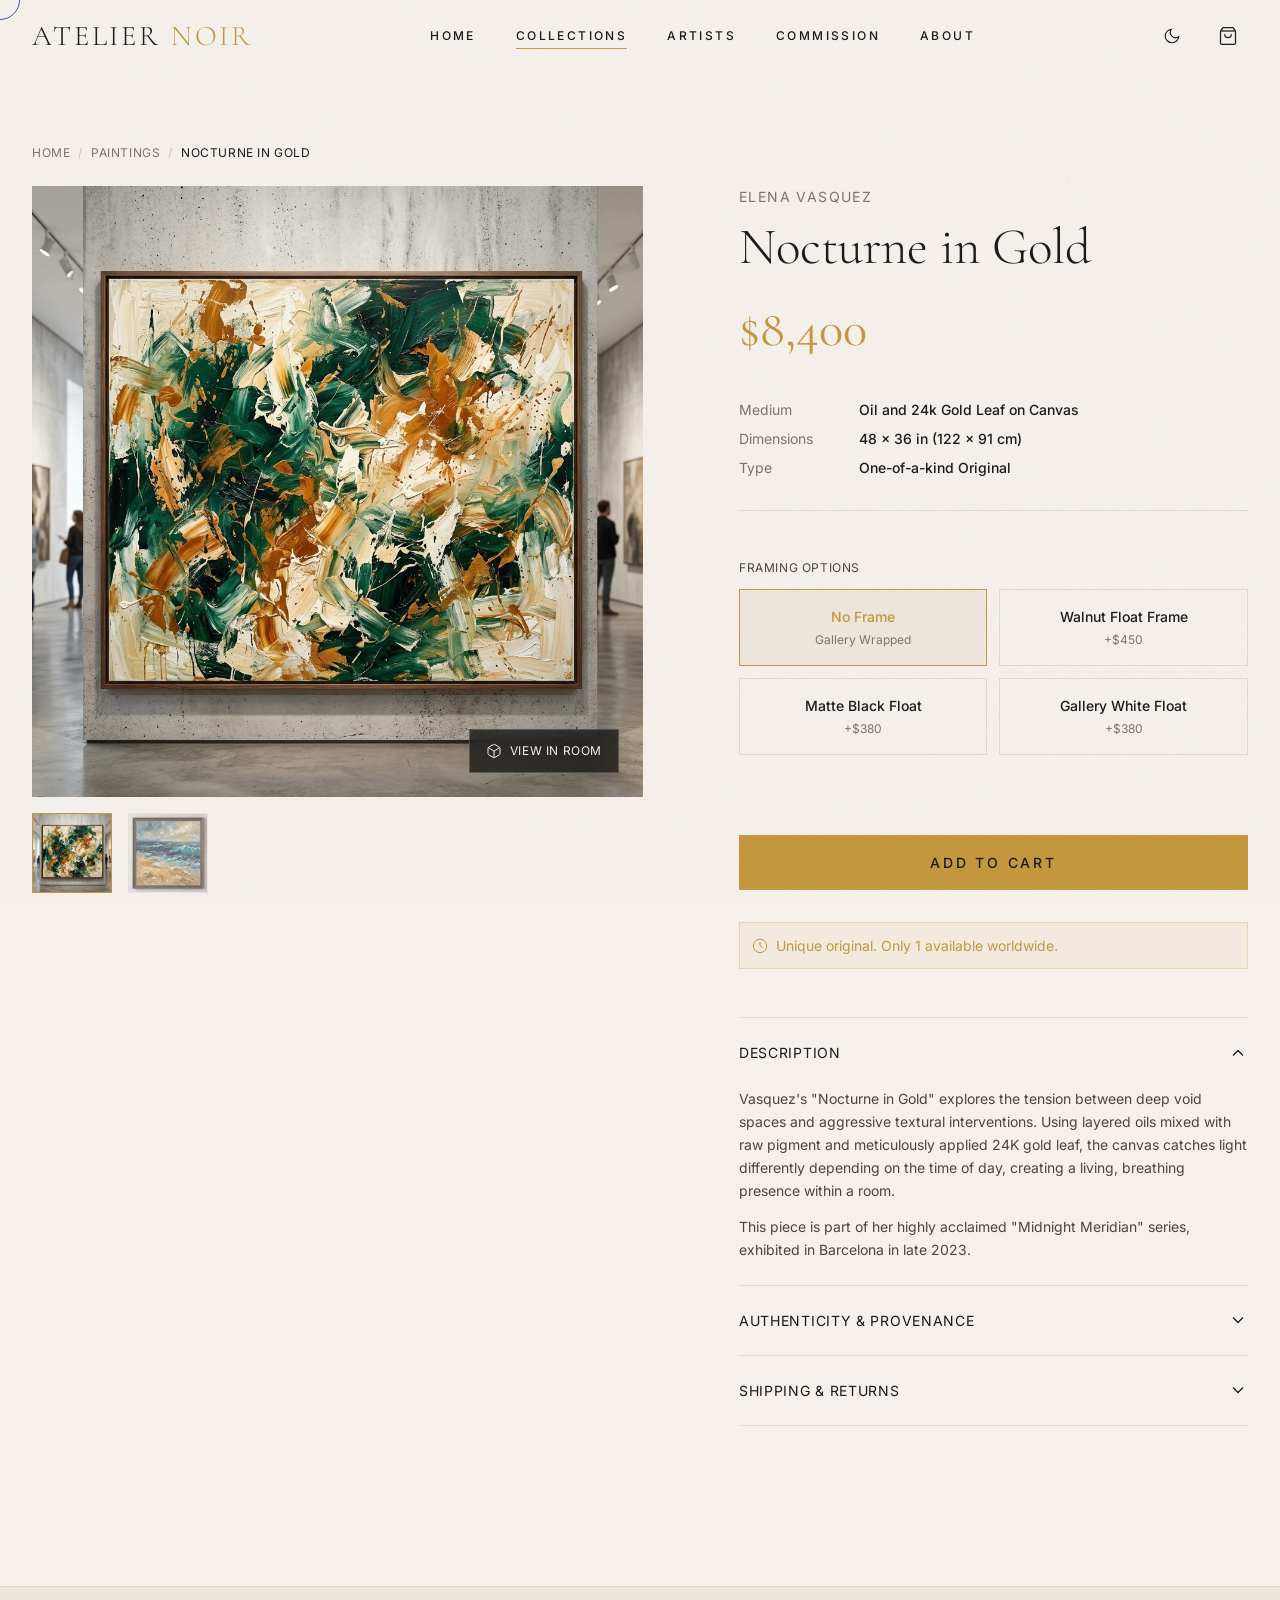
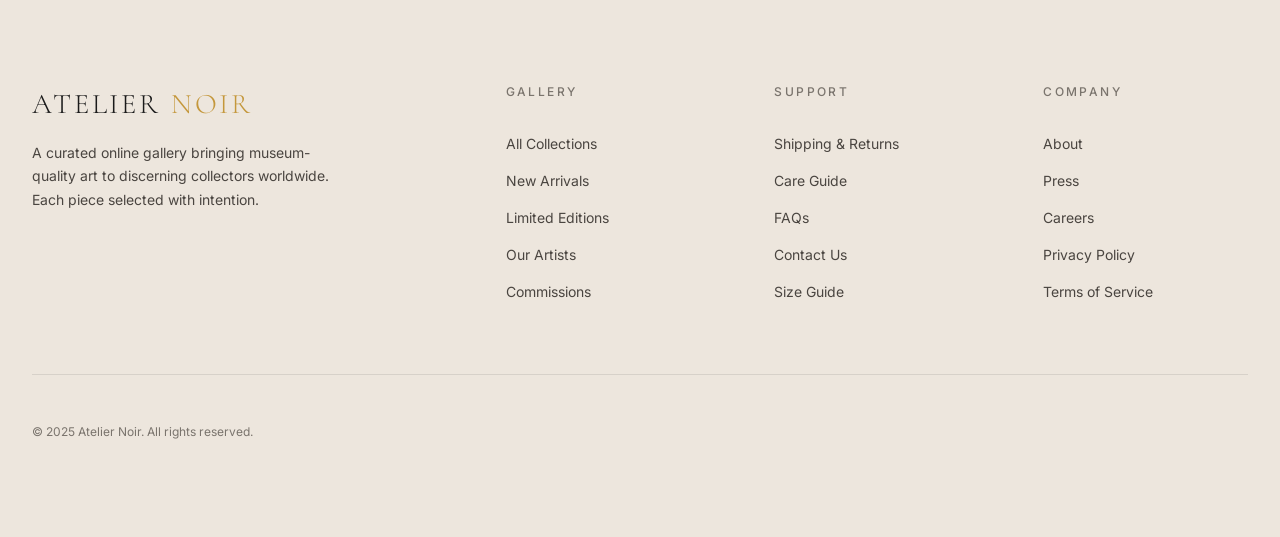
==== commit 21225c41: "Fix AR modal CSS variables and button styling" ====
--- a/product.html
+++ b/product.html
@@ -82,7 +82,7 @@
           <span class="breadcrumbs__sep">/</span>
           <a href="collection.html">Paintings</a>
           <span class="breadcrumbs__sep">/</span>
-          <span style="color: var(--color-text)">Nocturne in Gold</span>
+          <span style="color: var(--color-text-primary)">Nocturne in Gold</span>
         </div>
 
         <div class="product__grid">
--- a/css/pages/product.css
+++ b/css/pages/product.css
@@ -106,7 +106,7 @@
 
 .btn-ar:hover {
   background: var(--color-accent);
-  color: var(--color-bg);
+  color: var(--color-bg-primary);
   border-color: var(--color-accent);
 }
 
@@ -160,7 +160,7 @@
 }
 
 .product__meta-value {
-  color: var(--color-text);
+  color: var(--color-text-primary);
   font-weight: var(--weight-medium);
 }
 
@@ -276,7 +276,7 @@
   font-size: var(--text-sm);
   letter-spacing: var(--tracking-wide);
   text-transform: uppercase;
-  color: var(--color-text);
+  color: var(--color-text-primary);
   cursor: pointer;
 }
 
@@ -319,7 +319,7 @@
 
 .cert-preview__text {
   font-size: var(--text-xs);
-  color: var(--color-text);
+  color: var(--color-text-primary);
   line-height: var(--leading-snug);
 }
 
@@ -328,7 +328,7 @@
   position: fixed;
   inset: 0;
   z-index: var(--z-modal);
-  background: var(--color-bg);
+  background: var(--color-bg-primary);
   display: flex;
   flex-direction: column;
   opacity: 0;
@@ -347,7 +347,7 @@
   justify-content: space-between;
   align-items: center;
   border-bottom: 1px solid var(--color-border);
-  background: var(--color-bg);
+  background: var(--color-bg-primary);
   z-index: 2;
 }
 
@@ -356,19 +356,32 @@
   font-size: var(--text-sm);
   letter-spacing: var(--tracking-widest);
   text-transform: uppercase;
-  color: var(--color-text);
+  color: var(--color-text-primary);
 }
 
 .ar-modal__close {
-  background: transparent;
-  border: none;
-  color: var(--color-text);
+  background: var(--color-bg-tertiary);
+  border: 1px solid var(--color-border);
+  color: var(--color-text-primary);
   cursor: pointer;
   display: flex;
   align-items: center;
+  justify-content: center;
   gap: var(--space-2);
-  font-size: var(--text-xs);
-  text-transform: uppercase;
+  padding: var(--space-2) var(--space-4);
+  border-radius: var(--radius-full);
+  font-family: var(--font-body);
+  font-size: var(--text-xs);
+  font-weight: var(--weight-medium);
+  letter-spacing: var(--tracking-wider);
+  text-transform: uppercase;
+  transition: all var(--duration-fast) var(--ease-out);
+}
+
+.ar-modal__close:hover {
+  background: var(--color-text-primary);
+  color: var(--color-bg-primary);
+  border-color: var(--color-text-primary);
 }
 
 .ar-modal__view {
@@ -405,7 +418,7 @@
 
 .ar-modal__controls {
   padding: var(--space-5) var(--space-6);
-  background: var(--color-bg);
+  background: var(--color-bg-primary);
   border-top: 1px solid var(--color-border);
   display: flex;
   justify-content: center;
